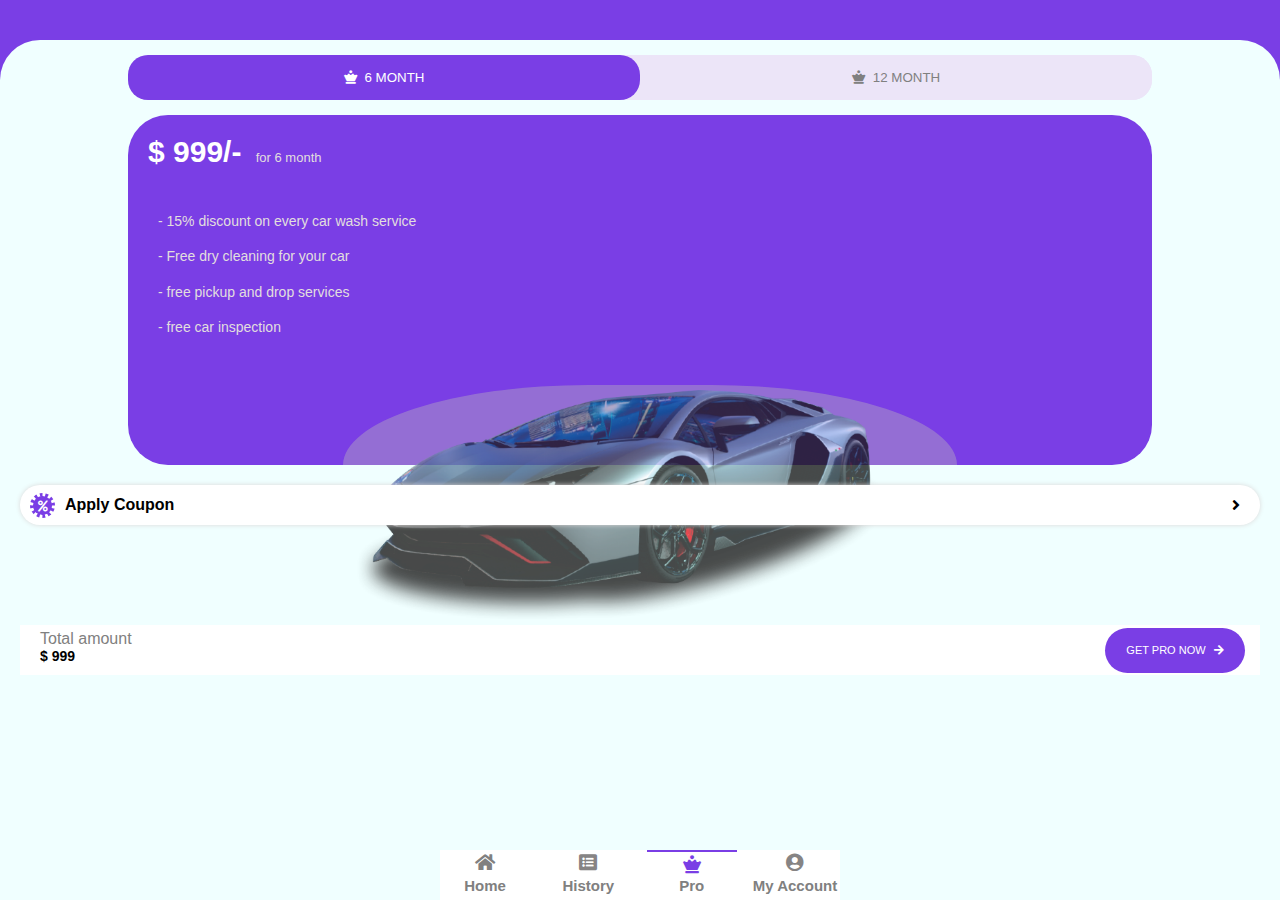
==== tabs-sections/subscription.html @ 1fdbfd34 "in progress" ====
<!DOCTYPE html>
<html lang="en">
<head>
    <meta charset="UTF-8">
    <meta name="viewport" content="width=device-width, initial-scale=1.0">
    <title>services</title>
    <link rel="stylesheet" href="/css/style.css">
    <link rel="stylesheet" href="/css/subcription.css">
    <link rel="stylesheet" href="/font-awesome/css/all.min.css">
</head>
<body>
    <div class="subcription-container">
        <div class="sub-header"></div>
        <div class="sub-main-cont">
            <div class="sub-choice">
                <button class="choice1"><i class="fa fa-chess-queen" aria-hidden="true"></i>6 MONTH</button>
                <button class="choice2"><i class="fa fa-chess-queen" aria-hidden="true"></i>12 MONTH</button>
            </div>
            <div class="main-price">
                <p class="major-price-tag">
                    $ 999/- <span>for 6 month</span>
                </p>
                <div class="pro-sale-det">
                    <p>- 15% discount on every car wash service</p>
                    <p>- Free dry cleaning for your car</p>
                    <p>- free pickup and drop services</p>
                    <p>- free car inspection</p>
                </div>
                <div class="pro-sale-car">
                    <img src="/images/pro-car-sale.png" alt="">
                </div>
            </div>
            <div class="coupon-sec">
                <div class="coupon">
                    <div class="percent">
                        <i class="fa fa-percent" aria-hidden="true"></i>
                    </div>
                    <p>Apply Coupon</p>
                    <i class="fa fa-angle-right" aria-hidden="true"></i>
                </div>
                <div class="total-price-sec">
                    <div class="total-price-det">
                        <p class="total-amount">Total amount</p>
                        <p class="final-price">$ 999</p>
                    </div>
                    <button>Get pro now <i class="fa fa-arrow-right" aria-hidden="true"></i></button>
                </div>
            </div>



            <footer class="car-wash-footer">
                <div class="footer-tab home"> 
                    <i class="fa fa-home" aria-hidden="true"></i>
                    <p>Home</p>
                </div>
                <div class="footer-tab history">
                    <i class="fa fa-list-alt" aria-hidden="true"></i>
                    <p>History</p>
                </div>
                <div class="footer-tab pro">
                    <i class="fa fa-chess-queen" aria-hidden="true"></i>
                    <p>Pro</p>
                </div>
                <div class="footer-tab account">
                    <i class="fa fa-user-circle" aria-hidden="true"></i>
                    <p>My Account</p>
                </div>
            </footer>
        </div>



    </div>
</body>
</html>
---- css/style.css ----
*{
    margin: 0;
    padding: 0;
    box-sizing: border-box;
    font-family: Arial, Helvetica, sans-serif;
}
body{
    width: 100vw;
    height: 100vh;
    font-family: Arial, Helvetica, sans-serif;
}
.container{
    width: 100%;
    height: 95%;
    background: rgb(255, 255, 255);
}
.semi-circle-dark{
    width: 100%;
    height: 230px;
    border-radius: 0px 0px 50% 50% / 0px 0px 17% 75%;
}
.top-images{
    width: 100%;
    height: 100%;
    display: flex;
    align-items: center;
    justify-content: flex-end;
}
.top-images img{
    width: 120px;
    height: 120px; 
}
.top-images .flipped{
    -webkit-box-reflect: left;
}
.semi-circle-light{
    width: 100%;
    height: 250px;
    border-radius: 0px 0px 50% 50% / 0px 0px 17% 75%;
}
.light-purple{
    background: #B89BEF;
}
.dark-purple{
    background: #7A3FE5;
}
.two-circles{
    width: 100%;
    height: 70px;
    position: relative;
}
.first-circle{
    width: 35px;
    height: 35px;
    border-radius: 50%;
    background: #a285d8;
    position: absolute;
    top: 0;
    left: 35px;
}
.second-circle{
    width: 20px;
    height: 20px;
    border-radius: 50%;
    background: #B89BEF;
    position: absolute;
    right: 20px;
    bottom: 0;
}
.form-part{
    width: 400px;
    margin-left: auto;
    margin-right: auto;
}
.text-area{
    height: min-content;
    display: flex;
    width: 100%;
    padding: 20px;
    justify-content: space-between;
}
.third-circle{
    width: 60px;
    height: 60px;
    border-radius: 50%;
    background: #B89BEF;
}
.text-part{
    width: 70%;
    height: 100%;
}
.text-part p{
    color: rgb(173, 168, 168);
    font-size: 0.9em;
    word-spacing: 1px;
    margin-top: 15px;
}
.country-input{
    margin-top: 10px;
    width: 100%;
    height: 95px;
    display: flex;
    flex-direction: column;
    align-items: center;
    justify-content: space-between;
}
.country-input input{
    border-radius: 20px;
    width: 75%;
    outline: none;
    height: 35px;
    border: none;
    box-shadow: 1px 1px 1px 1px rgba(0, 0, 0, 0.123);
    padding-left: 20px;
    opacity: 0.8;
}
.country-input button{
    border-radius: 20px;
    width: 75%;
    border: none;
    height: 40px;
    color: white;
    font-weight: bold;
    background: #7A3EE5;
}
footer{
    text-align: center;
    font-weight: bold;
}
a{
    color: #7A3FE5;
    text-decoration: none;
}


/* car wash section bekow here*/
.car-wash-container{
    width: 100%;
    height: 100%;
    position: relative;
}
.car-wash-footer{
    position: absolute;
    bottom: 0;
    left: 0;
    right: 0;
    width: 400px;
    height: 50px;
    margin-left: auto;
    margin-right: auto;
    display: flex;
    justify-content: space-between;
    align-items: center;
}
.footer-tab{
    width: 90px;
    height: 100%;
    display: flex;
    align-items: center;
    justify-content: space-between;
    flex-direction: column;
    color: rgb(134, 132, 132);
    padding-bottom: 6px;
    padding-top: 3px;
}
.footer-tab p{
    font-size: 15px;
    color: gray;
}
.footer-tab i{
    font-size: 18px;
}
.home{
    color: #7A3EE5;
    border-top: 3px solid #7A3FE5;
}
.wash-top-div{
    width: 100%;
    height: 140px;
    background: #7A3EE5;
    padding-top: 20px;
}
.car-icon{
    width: 40px;
    height: 40px;
    background: white;
    color: black;
    display: flex;
    align-items: center;
    justify-content: center;
    border-radius: 50%;
    font-size: 20px;
}
.location-sec{
    width: 100%;
    height: 40px;
    /* border: 1px solid white; */
    padding-left: 15px;
    display: flex;
}
.location-details{
    margin-left: 10px;
    color: white;
    display: flex;
    flex-direction: column;
    justify-content: space-around;
}
.location-details i{
    font-size: 16px;
    margin-right: 5px;
    display: flex;
    flex-direction: column;
}
.disp-flex{
    display: flex;
}
.location-details .small-text{
    font-size: 14px;
}
.carwash-sec{
    width: 100%;
    height: 170px;
    background-image: url(/images/car-background.jpg);
    background-size: cover;
    /* opacity: 0.6; */
    margin-top: 20px;
    border-radius: 40px;
}
.wash-sec-det{
    width: 100%;
    height: 100%;
    background: #602abd;
    border-radius: 40px;
    opacity: 0.8;
    display: flex;
    /* padding-left: 20px; */
}
.left-wash{
    width: 40%;
    padding-left: 25px;
    padding-top: 10px;
}
.fa-car{
    color: #7A3EE5;
}
.right-wash{
    width: 60%;
    border-radius: 0px 40px 40px 0px;
}
.semi-circle i, p{
    color: white;
}
.semi-circle i{
    font-size: 12px;
}
.semi-circle{
    width: 20px;
    height: 20px;
    border-left: 2px solid white;
    border-top: 1px solid white;
    border-bottom: 1px solid white;
    display: flex;
    justify-content: center;
    align-items: center;
    border-radius: 50%;
}
span{
    color: white;
    font-size: 13px;
    margin-left: -10px;
}
.wash-title{
    margin-left: -10px;
}
.yellow-text{
    color: #ffc340;
    font-size: 26px;
    font-weight: 800;
    font-family: sans-serif;
}
.white-text{
    font-size: 26px;
    font-weight: 800;
    font-family: sans-serif;
    color: white;
    margin-top: -13px;
    width: 40px;
}
.whole-list{
    margin-left: -6px;
}
.check-lists{
    font-size: 10px;
}
.check-lists i{
    font-size: 8px;
    color: #ffc340;
}
.right-wash{
    background-image: url(/images/sale-car.jpg);
    background-size: cover;
    opacity: .7;
    display: flex;
    justify-content: center;
}
.sale-tag{
    width: 120px;
    height: 30px;
    background: #ffc340;
    display: flex;
    align-items: center;
    justify-content: center;
    margin-top: 50px;
    rotate: -30deg;
    border-radius: 10px;
}
.sale-tag p{
    color: rgb(255, 255, 255);
    font-weight: bolder;
    margin-right: 15px;
}
.sale-tag span{
    font-weight: bolder;
}
.main-sec{
    width: 100%;
    height: 340px;
    margin-left: auto;
    margin-right: auto;
    margin-top: 110px;
    background-color: azure;
}
.main-sec h3{
    padding: 15px 15px;
    text-align: center;
}
.cards{
    width: 100%;
    margin: auto;
    height: 85%;
    display: flex;
    background: azure;
    align-items: center;
    justify-content: space-around;
}
.car-card{
    display: flex;
    width: 320px;
    height: 110px;
    box-shadow: 0px 0px 5px rgba(0, 0, 0, 0.1);
    padding: 10px;
    position: relative;
}
.card-left-item{
    width: 30%;
    height: 100%;
    border-radius: 15px;
}
.card-right-item{
    width: 70%;
}
.card-left-item img{
    width: 100%;
    height: 79%;
    border-radius: 15px;
}
.black-btn{
    background: rgba(32, 29, 29, 0.938);
    width: min-content;
    padding: 2px 20px;
    color: white;
    font-weight: bold;
    border-radius: 5px;
    font-size: 13px;
    position: absolute;
    bottom: 0;
    right: 0;
}
.card-det{
    width: 100%;
    height: 85%;

    padding-left: 10px;
}
.card-det p{
    color: black;
}
.sale-desc{
    font-size: 12px;
    color: rgb(148, 148, 148) !important;
}
.sale-title{
    font-size: 14px;
    font-weight: bold;
}
.price-tag{
    font-size: 13px;
    font-weight: bold;
    margin-top: 5px;
}
.cancelled-price{
    color: rgb(156, 154, 154);
    margin-left: 8px;
    margin-right: 8px;
    text-decoration: line-through;
}
.discounted-price{
    color: rgb(47, 196, 47);
    margin-left: 5px;
    font-size: 13px;
    font-weight: bolder;
}

















@media (max-width:768px){
    .main-sec{
        width: 100%;
        height: 420px;
        margin-top: 110px;
    }
    .cards{
        /* border: 1px solid black; */
        width: 90%;
        margin: auto;
        height: 90%;
        flex-direction: column;
    }
    .main-sec h3{
    text-align: start;
    }
    .car-wash-footer{
        width: min-content;
    }
}
---- css/subcription.css ----
.pro{
    color: #7A3EE5;
    border-top: 2px solid #7A3EE5;
}
body{
    height: 100vh;
    padding-top: 40px;

    background: #7A3EE5;
}
.home{
    color: gray;
    border-top: none;
}
.subcription-container{
    width: 100%;
    height: 100%;
}
.car-wash-footer{
    background: white;
    width: 400px;
}
.sub-main-cont{
    height: 100%;
    background-color: azure;
    width: 100%;
    border-radius: 40px 40px 0px 0px;
    padding-top: 15px;
}
.sub-choice{
    width: 80%;
    margin: auto;
    /* border: 1px solid black; */
    height: 45px;
    border-radius: 20px;
    display: flex;
    background: #ECE5F8;
}
.sub-choice button{
    outline: none;
    border: none;
}
.choice1{
    width: 50%;
    background: #7A3EE5;
    color: white;
    border-radius: 20px;
}
.choice1 i{
    margin-right: 8px;
}
.choice2{
    width: 50%;
    background: #ECE5F8;
    color: gray;
    border-radius: 20px;
}
.choice2 i{
    margin-right: 8px;
}
.main-price{
    width: 80%;
    margin: auto;
    height: 350px;
    margin-top: 15px;
    background: #7A3EE5;
    border-radius: 40px;
    position: relative;
    padding: 10px;
}
.pro-sale-car{
    width: 60%;
    /* margin: auto; */
    height: 80px;
    position: absolute;
    bottom: 0;
    left: 21%;
    background: rgba(190, 186, 186, 0.493);
    opacity: .8;
    border-radius: 40% 40% 0px 0px/100% 100% 0px 0px;
    /* background-image: url(/images/pro-car-sale.png); */
    background-size: cover;
}
.pro-sale-car img{
    width: 90%;
    margin-top: 5px;
}
.major-price-tag{
    font-size: 30px;
    margin-left: 10px;
    margin-top: 10px;
    font-weight: bold;
    font-family: 'Franklin Gothic Medium', 'Arial Narrow', Arial, sans-serif;
}
.major-price-tag span{
    margin-left: 6px;
    font-weight: 100;
    color: rgb(226, 222, 222);
}
.pro-sale-det{
    width: 100%;
    margin-top: 25px;
    display: flex;
    flex-direction: column;
    height: 160px;
    justify-content: space-evenly;
    padding-left: 20px;
}
.pro-sale-det p{
    font-size: 14px;
    color: rgb(226, 222, 222);
}
.coupon-sec{
    height: min-content;
    padding-top: 20px;
    padding-left: 20px;
    padding-right: 20px;
    width: 100%;
}
.coupon{
    width: 100%;
    height: 40px;
    display: flex;
    border-radius: 20px;
    align-items: center;
    position: relative;
    box-shadow: 0px 0px 5px rgb(219, 216, 216);
    background: white;
}
.coupon p{
    font-weight: 600;
    color: black;
    margin-left: 10px;
}
.percent{
    background:#7A3EE5;
    color: #ffffff;
    width: 25px;
    height: 25px;
    font-size: 11px;
    display: flex;
    align-items: center;
    justify-content: center;
    border-radius: 50%;
    border-style:dotted;
    margin-left: 10px;
}
.fa-angle-right{
    position: absolute;
    right: 20px;
}
.total-price-sec{
    width: 100%;
    height: 50px;
    padding-left: 20px;
    background: #ffffff;
    margin-top: 100px;
    margin-left: auto;
    margin-right: auto;
    display: flex;
    justify-content: space-between;
    align-items: center;
}
.total-price-sec button{
    border: none;
    width: 140px;
    height: 45px;
    margin-right: 15px;
    background: #7A3EE5;
    color: white;
    border-radius: 25px;
    outline: none;
    text-transform: uppercase;
    font-size: 11px;
}
.total-price-sec button i{
    margin-left: 5px;
}
.total-price-det{
    width: 40%;
    height: 100%;
    padding-top:5px;
}
.total-price-det .total-amount{
    color: gray;
}
.final-price{
    color: black;
    font-weight: bold;
    font-size: 14px;
}



























@media (max-width:768px){
    .car-wash-footer{
        width: 100%;
    }

    
}
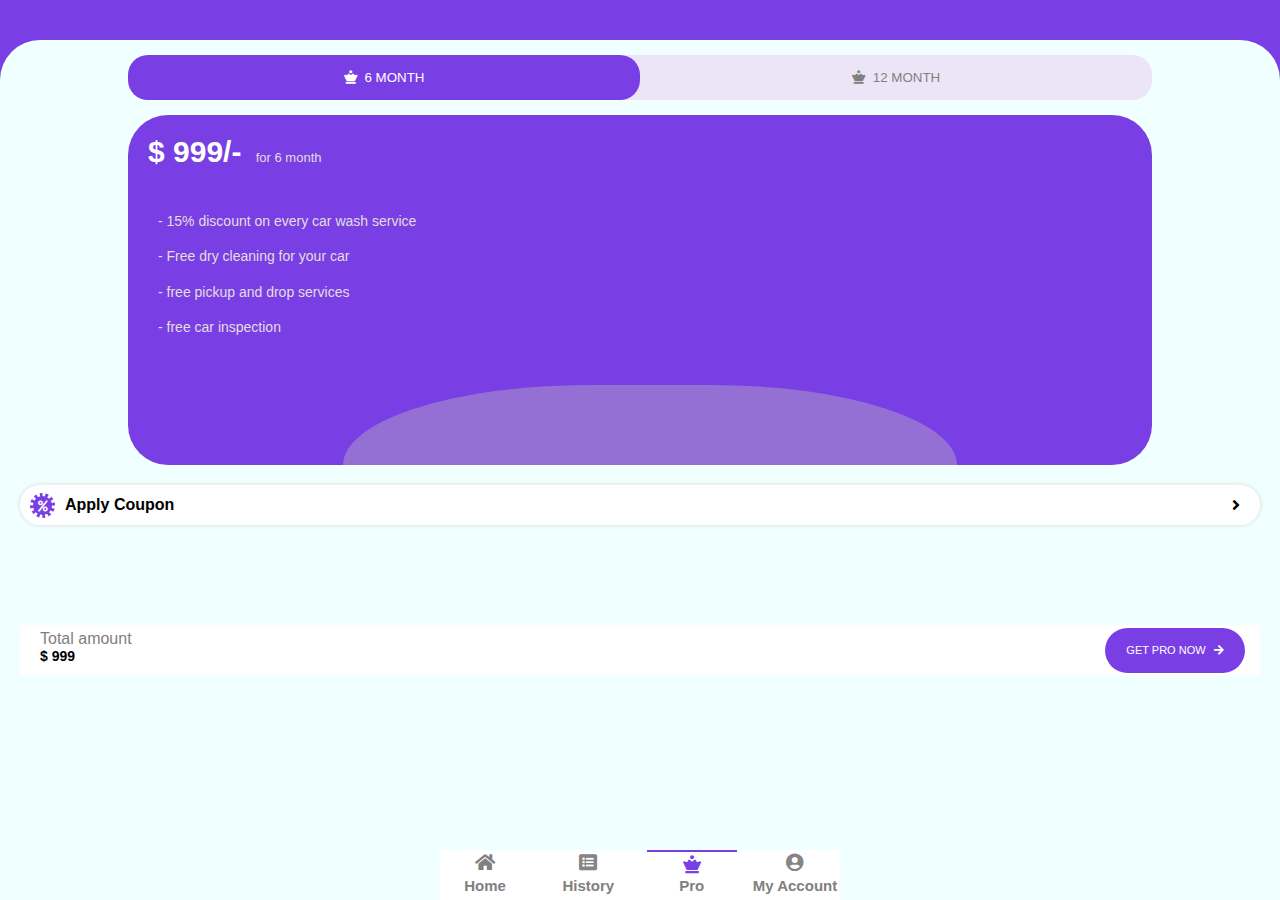
==== commit fb678398: "fixes" ====
--- a/tabs-sections/subscription.html
+++ b/tabs-sections/subscription.html
@@ -27,7 +27,7 @@
                     <p>- free car inspection</p>
                 </div>
                 <div class="pro-sale-car">
-                    <img src="/images/pro-car-sale.png" alt="">
+                    <img src="images/pro-car-sale.png" alt="">
                 </div>
             </div>
             <div class="coupon-sec">
